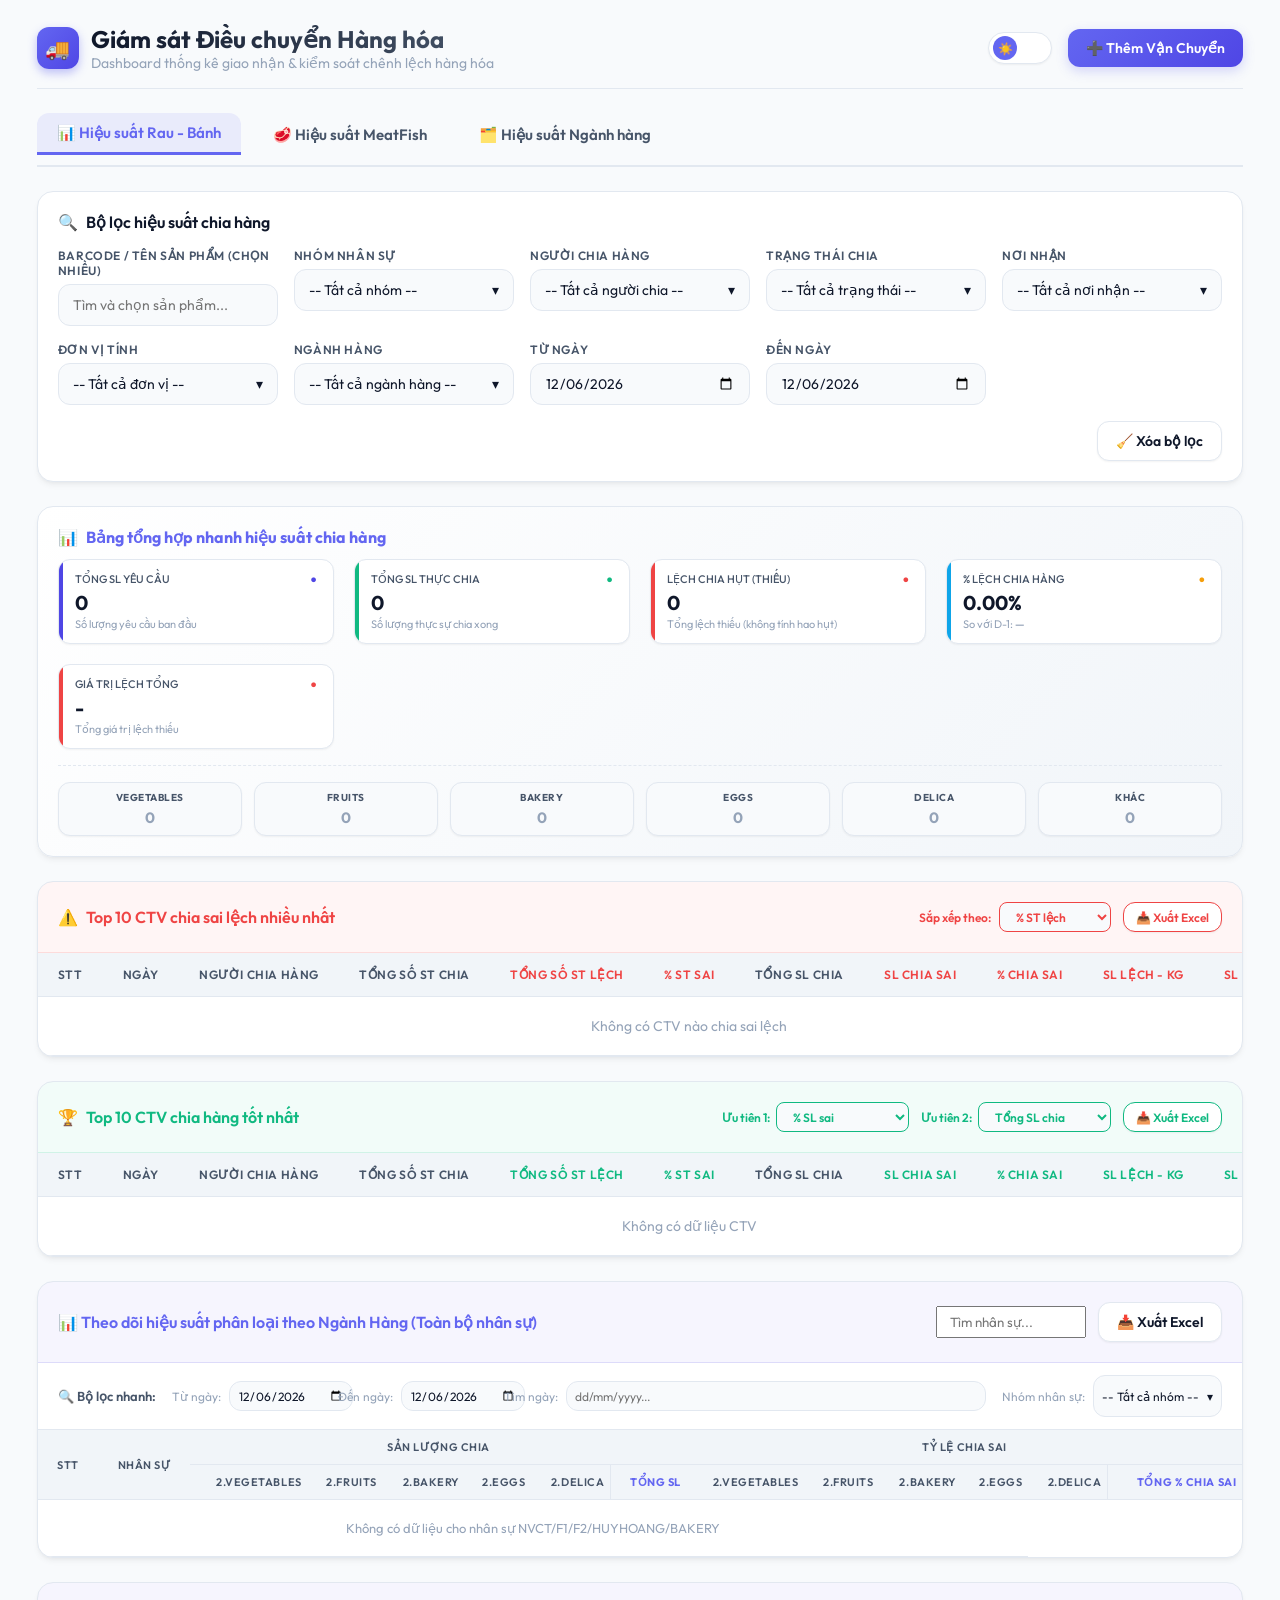
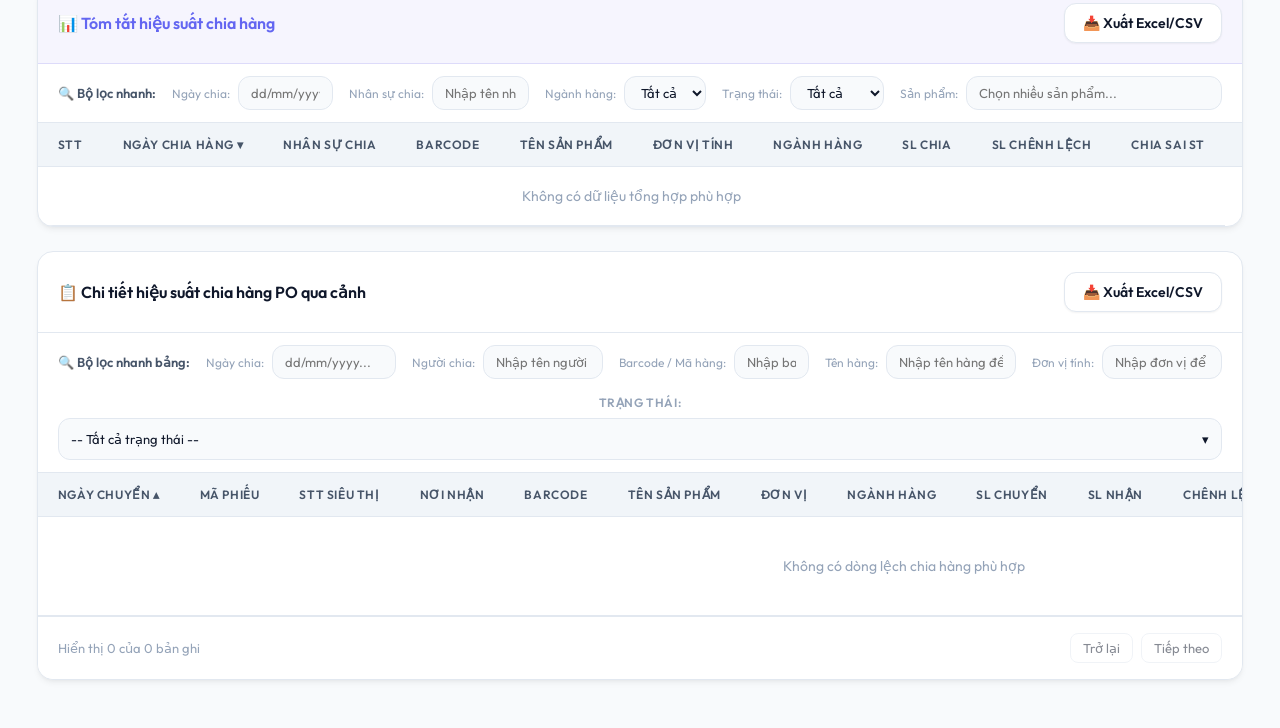
==== index.html @ bbd2fc90 "Refactor category-date table and export to a flat format with columns STT, Ngày, Kho, Ngành hàng, % " ====
<!DOCTYPE html>
<html lang="vi" data-theme="light">
<head>
    <meta charset="UTF-8">
    <meta name="viewport" content="width=device-width, initial-scale=1.0">
    <title>Hệ thống Giám sát Điều chuyển Hàng hóa - Dashboard</title>
    
    <!-- Premium Stylesheet Link -->
    <link rel="stylesheet" href="style.css?v=90">
</head>
<body>

    <div class="dashboard-container">
        <!-- Application Header -->
        <header>
            <div class="brand-section">
                <div class="logo-icon">🚚</div>
                <div class="title-section">
                    <h1>Giám sát Điều chuyển Hàng hóa</h1>
                    <p>Dashboard thống kê giao nhận & kiểm soát chênh lệch hàng hóa</p>
                </div>
            </div>
            <div class="header-controls">
                <!-- Theme Toggle Button -->
                <button class="theme-switch" id="themeToggleBtn" title="Chuyển chế độ Sáng / Tối">
                    <div class="theme-switch-toggle" id="themeToggleIcon">☀️</div>
                </button>
                <!-- Add New Entry Button -->
                <button class="btn btn-primary" id="btnAddRecord">
                    <span>➕ Thêm Vận Chuyển</span>
                </button>
            </div>
        </header>

        <!-- Tab Navigation Bar -->
        <div class="tabs-navigation">
            <button class="tab-btn active" id="tabPerformanceReport">📊 Hiệu suất Rau - Bánh</button>
            <button class="tab-btn" id="tabMeatFishPerformance">🥩 Hiệu suất MeatFish</button>
            <button class="tab-btn" id="tabCategoryPerformance">🗂️ Hiệu suất Ngành hàng</button>
        </div>

        <!-- Tab 2: Performance Report -->
        <div class="tab-content active" id="contentPerformanceReport">
            <!-- Advanced Filter Controls for Performance -->
            <div class="filters-card">
                <div class="filters-header">
                    🔍 <span>Bộ lọc hiệu suất chia hàng</span>
                </div>
                <div class="filters-grid">
                    <!-- Barcode/Tên sản phẩm Filter -->
                    <div class="filter-group dropdown-search-wrapper">
                        <label class="filter-label">Barcode / Tên Sản phẩm (Chọn nhiều)</label>
                        <div class="input-field tags-input-container" id="perfItemTagsContainer">
                            <input type="text" id="perfFilterItemCode" placeholder="Tìm và chọn sản phẩm..." autocomplete="off">
                        </div>
                        <div id="perfItemDropdownList" class="dropdown-search-list"></div>
                    </div>
                    
                    <!-- Nhóm nhân sự Filter (Multi-select) -->
                    <div class="filter-group">
                        <label class="filter-label">Nhóm nhân sự</label>
                        <div class="multiselect-container" id="perfFilterGroupContainer">
                            <div class="multiselect-select">
                                <span class="multiselect-value">-- Tất cả nhóm --</span>
                                <span class="multiselect-arrow">▾</span>
                            </div>
                            <div class="multiselect-dropdown">
                                <div class="multiselect-options-list">
                                    <label class="multiselect-option">
                                        <input type="checkbox" value="F1"> <span>F1</span>
                                    </label>
                                    <label class="multiselect-option">
                                        <input type="checkbox" value="F2"> <span>F2</span>
                                    </label>
                                    <label class="multiselect-option">
                                        <input type="checkbox" value="HUYHOANG"> <span>HUYHOANG</span>
                                    </label>
                                    <label class="multiselect-option">
                                        <input type="checkbox" value="CTV"> <span>CTV</span>
                                    </label>
                                    <label class="multiselect-option">
                                        <input type="checkbox" value="BAKERY"> <span>BAKERY</span>
                                    </label>
                                </div>
                            </div>
                        </div>
                    </div>

                    <!-- Người chia hàng Filter (Multi-select) -->
                    <div class="filter-group">
                        <label class="filter-label">Người chia hàng</label>
                        <div class="multiselect-container" id="perfFilterUserContainer">
                            <div class="multiselect-select">
                                <span class="multiselect-value">-- Tất cả người chia --</span>
                                <span class="multiselect-arrow">▾</span>
                            </div>
                            <div class="multiselect-dropdown">
                                <div class="multiselect-search-wrapper">
                                    <input type="text" class="multiselect-search-input" placeholder="Tìm người chia...">
                                </div>
                                <div class="multiselect-actions">
                                    <span class="multiselect-action-btn select-all">Chọn tất cả</span>
                                    <span class="multiselect-action-btn clear-all">Xóa tất cả</span>
                                </div>
                                <div class="multiselect-options-list" id="perfFilterUserOptions">
                                    <!-- Dynamic -->
                                </div>
                            </div>
                        </div>
                    </div>
                    
                    <!-- Trạng thái Filter (Multi-select) -->
                    <div class="filter-group">
                        <label class="filter-label">Trạng thái chia</label>
                        <div class="multiselect-container" id="perfFilterStatusContainer">
                            <div class="multiselect-select">
                                <span class="multiselect-value">-- Tất cả trạng thái --</span>
                                <span class="multiselect-arrow">▾</span>
                            </div>
                            <div class="multiselect-dropdown">
                                <div class="multiselect-options-list">
                                    <label class="multiselect-option">
                                        <input type="checkbox" value="Đủ"> <span>Đủ (Đầy đủ)</span>
                                    </label>
                                    <label class="multiselect-option">
                                        <input type="checkbox" value="Thiếu"> <span>Thiếu (Hụt hàng)</span>
                                    </label>
                                    <label class="multiselect-option">
                                        <input type="checkbox" value="Dư"> <span>Dư (Dôi thừa)</span>
                                    </label>
                                    <label class="multiselect-option">
                                        <input type="checkbox" value="Đang chuyển"> <span>Đang chuyển (Đang đi)</span>
                                    </label>
                                    <label class="multiselect-option">
                                        <input type="checkbox" value="Hao hụt"> <span>Hao hụt (&lt; 15% kg)</span>
                                    </label>
                                </div>
                            </div>
                        </div>
                    </div>
                    
                    <!-- Nơi nhận Filter (Multi-select) -->
                    <div class="filter-group">
                        <label class="filter-label">Nơi nhận</label>
                        <div class="multiselect-container" id="perfFilterToBranchContainer">
                            <div class="multiselect-select">
                                <span class="multiselect-value">-- Tất cả nơi nhận --</span>
                                <span class="multiselect-arrow">▾</span>
                            </div>
                            <div class="multiselect-dropdown">
                                <div class="multiselect-search-wrapper">
                                    <input type="text" class="multiselect-search-input" placeholder="Tìm nơi nhận...">
                                </div>
                                <div class="multiselect-actions">
                                    <span class="multiselect-action-btn select-all">Chọn tất cả</span>
                                    <span class="multiselect-action-btn clear-all">Xóa tất cả</span>
                                </div>
                                <div class="multiselect-options-list" id="perfFilterToBranchOptions">
                                    <!-- Dynamic -->
                                </div>
                            </div>
                        </div>
                    </div>

                    <!-- Đơn vị tính Filter (Multi-select) -->
                    <div class="filter-group">
                        <label class="filter-label">Đơn vị tính</label>
                        <div class="multiselect-container" id="perfFilterUnitContainer">
                            <div class="multiselect-select">
                                <span class="multiselect-value">-- Tất cả đơn vị --</span>
                                <span class="multiselect-arrow">▾</span>
                            </div>
                            <div class="multiselect-dropdown">
                                <div class="multiselect-search-wrapper">
                                    <input type="text" class="multiselect-search-input" placeholder="Tìm đơn vị...">
                                </div>
                                <div class="multiselect-actions">
                                    <span class="multiselect-action-btn select-all">Chọn tất cả</span>
                                    <span class="multiselect-action-btn clear-all">Xóa tất cả</span>
                                </div>
                                <div class="multiselect-options-list" id="perfFilterUnitOptions">
                                    <!-- Dynamic -->
                                </div>
                            </div>
                        </div>
                    </div>

                    <!-- Ngành hàng Filter (Multi-select) -->
                    <div class="filter-group">
                        <label class="filter-label">Ngành hàng</label>
                        <div class="multiselect-container" id="perfFilterCategoryContainer">
                            <div class="multiselect-select">
                                <span class="multiselect-value">-- Tất cả ngành hàng --</span>
                                <span class="multiselect-arrow">▾</span>
                            </div>
                            <div class="multiselect-dropdown">
                                <div class="multiselect-actions">
                                    <span class="multiselect-action-btn select-all">Chọn tất cả</span>
                                    <span class="multiselect-action-btn clear-all">Xóa tất cả</span>
                                </div>
                                <div class="multiselect-options-list" id="perfFilterCategoryOptions">
                                    <label class="multiselect-option"><input type="checkbox" value="2.EGGS"> <span>2.EGGS</span></label>
                                    <label class="multiselect-option"><input type="checkbox" value="2.DELICA"> <span>2.DELICA</span></label>
                                    <label class="multiselect-option"><input type="checkbox" value="2.VEGETABLES"> <span>2.VEGETABLES</span></label>
                                    <label class="multiselect-option"><input type="checkbox" value="2.BAKERY"> <span>2.BAKERY</span></label>
                                    <label class="multiselect-option"><input type="checkbox" value="2.FRUITS"> <span>2.FRUITS</span></label>
                                </div>
                            </div>
                        </div>
                    </div>

                    <!-- Date Range Filters -->
                    <div class="filter-group">
                        <label class="filter-label">Từ ngày</label>
                        <input type="date" id="perfFilterStartDate" class="input-field">
                    </div>
                    <div class="filter-group">
                        <label class="filter-label">Đến ngày</label>
                        <input type="date" id="perfFilterEndDate" class="input-field">
                    </div>
                </div>
                <div style="margin-top: 16px; display: flex; justify-content: flex-end;">
                    <button class="btn btn-secondary" id="perfClearFiltersBtn">
                        <span>🧹 Xóa bộ lọc</span>
                    </button>
                </div>
            </div>

            <!-- Performance Stats Grid -->
            <div class="filters-card" style="background: linear-gradient(135deg, var(--bg-secondary) 0%, var(--bg-tertiary) 100%); margin-bottom: 24px;">
                <div class="filters-header" style="margin-bottom: 12px; color: var(--color-primary); font-weight: 700;">
                    📊 <span>Bảng tổng hợp nhanh hiệu suất chia hàng</span>
                </div>
                <div class="stats-grid" style="margin-bottom: 0;">
                    <!-- Tổng SL yêu cầu -->
                    <div class="stat-card total" style="padding: 12px 16px; border-radius: var(--radius-md); box-shadow: var(--shadow-sm); min-height: 80px; --color-primary: #4f46e5;">
                        <div class="stat-header" style="font-size: 11px; margin-bottom: 4px;">
                            <span>TỔNG SL YÊU CẦU</span>
                            <span style="color: #4f46e5;">●</span>
                        </div>
                        <div class="stat-value" id="perfTotalReq" style="font-size: 20px; margin-bottom: 2px; font-weight: 700;">0</div>
                        <div class="stat-subtitle" style="font-size: 11px; color: var(--text-muted);">Số lượng yêu cầu ban đầu</div>
                    </div>

                    <!-- Tổng SL thực chia -->
                    <div class="stat-card du-ok" style="padding: 12px 16px; border-radius: var(--radius-md); box-shadow: var(--shadow-sm); min-height: 80px;">
                        <div class="stat-header" style="font-size: 11px; margin-bottom: 4px;">
                            <span>TỔNG SL THỰC CHIA</span>
                            <span style="color: var(--color-success);">●</span>
                        </div>
                        <div class="stat-value" id="perfTotalShared" style="font-size: 20px; margin-bottom: 2px; font-weight: 700;">0</div>
                        <div class="stat-subtitle" style="font-size: 11px; color: var(--text-muted);">Số lượng thực sự chia xong</div>
                    </div>
                    
                    <!-- Lệch chia -->
                    <div class="stat-card thieu" style="padding: 12px 16px; border-radius: var(--radius-md); box-shadow: var(--shadow-sm); min-height: 80px;">
                        <div class="stat-header" style="font-size: 11px; margin-bottom: 4px;">
                            <span>LỆCH CHIA HỤT (THIẾU)</span>
                            <span style="color: var(--color-danger);">●</span>
                        </div>
                        <div class="stat-value" id="perfTotalDiff" style="font-size: 20px; margin-bottom: 2px; font-weight: 700;">0</div>
                        <div class="stat-subtitle" style="font-size: 11px; color: var(--text-muted);">Tổng lệch thiếu (không tính hao hụt)</div>
                    </div>
                    
                    <!-- % Lệch chia -->
                    <div class="stat-card du" style="padding: 12px 16px; border-radius: var(--radius-md); box-shadow: var(--shadow-sm); min-height: 80px;">
                        <div class="stat-header" style="font-size: 11px; margin-bottom: 4px;">
                            <span>% LỆCH CHIA HÀNG</span>
                            <span style="color: var(--color-warning);">●</span>
                        </div>
                        <div class="stat-value" id="perfTotalErrorRate" style="font-size: 20px; margin-bottom: 2px; font-weight: 700;">0.00%</div>
                        <div class="stat-subtitle" id="perfTotalErrorRateD1" style="font-size: 11px; color: var(--text-muted);">So với D-1: —</div>
                    </div>

                    <!-- Giá trị lệch tổng -->
                    <div class="stat-card thieu" style="padding: 12px 16px; border-radius: var(--radius-md); box-shadow: var(--shadow-sm); min-height: 80px;">
                        <div class="stat-header" style="font-size: 11px; margin-bottom: 4px;">
                            <span>GIÁ TRỊ LỆCH TỔNG</span>
                            <span style="color: var(--color-danger);">●</span>
                        </div>
                        <div class="stat-value" id="perfTotalDiffValue" style="font-size: 20px; margin-bottom: 2px; font-weight: 700;">0 đ</div>
                        <div class="stat-subtitle" style="font-size: 11px; color: var(--text-muted);">Tổng giá trị lệch thiếu</div>
                    </div>
                </div>
                <!-- Breakdown of discrepancy by category -->
                <div id="perfCategoryDiffBreakdown" style="margin-top: 16px; border-top: 1px dashed var(--border-color); padding-top: 16px; display: flex; flex-wrap: wrap; gap: 12px; justify-content: space-between; align-items: center;">
                </div>
            </div>

            <!-- Top 10 CTV Chia Lệch Card -->
            <div class="table-card" style="margin-bottom: 24px;">
                <div class="table-header-row" style="background-color: rgba(239, 68, 68, 0.05); border-bottom: 1px solid rgba(239, 68, 68, 0.15); display: flex; justify-content: space-between; align-items: center; flex-wrap: wrap; gap: 12px;">
                    <span class="table-title" style="color: var(--color-danger); display: flex; align-items: center; gap: 8px; margin: 0;">
                        ⚠️ <span id="topCTVTitleText">Top 10 CTV chia sai lệch nhiều nhất</span>
                    </span>
                    <div style="display: flex; align-items: center; gap: 12px; flex-wrap: wrap;">
                        <div style="display: flex; align-items: center; gap: 8px;">
                            <label for="topCTVSortSelect" style="font-size: 12px; font-weight: 600; color: var(--color-danger);">Sắp xếp theo:</label>
                            <select id="topCTVSortSelect" class="input-field" style="width: auto; padding: 4px 28px 4px 12px; font-size: 12px; height: 30px; margin: 0; background-color: var(--bg-primary); border-color: var(--color-danger); color: var(--color-danger); font-weight: 600; cursor: pointer; border-radius: var(--radius-sm);">
                                <option value="stErrorRate">% ST lệch</option>
                                <option value="qtyErrorRate">% SL lệch</option>
                                <option value="totalDiffQty">SL lệch</option>
                                <option value="storesDiscrepant">ST lệch</option>
                            </select>
                        </div>
                        <button class="btn btn-secondary" id="btnExportTopCTVWorst" style="border-color: var(--color-danger); color: var(--color-danger); height: 30px; padding: 4px 12px; font-size: 12px;">
                            <span>📥 Xuất Excel</span>
                        </button>
                    </div>
                </div>
                <div class="table-wrapper">
                    <table id="topCTVWorstTable">
                        <thead>
                            <tr>
                                <th style="text-align: center; width: 60px;">STT</th>
                                <th>Ngày</th>
                                <th>Người chia hàng</th>
                                <th style="text-align: right;">Tổng số ST chia</th>
                                <th style="text-align: right; color: var(--color-danger);">Tổng số ST lệch</th>
                                <th style="text-align: right; color: var(--color-danger);">% ST sai</th>
                                <th style="text-align: right;">Tổng SL chia</th>
                                <th style="text-align: right; color: var(--color-danger);">SL chia sai</th>
                                <th style="text-align: right; color: var(--color-danger);">% Chia sai</th>
                                <th style="text-align: right; color: var(--color-danger);">SL lệch - Kg</th>
                                <th style="text-align: right; color: var(--color-danger);">SL lệch - Pack</th>
                            </tr>
                        </thead>
                        <tbody id="perfTopCTVBody">
                            <!-- Dynamic aggregate content -->
                        </tbody>
                    </table>
                </div>
            </div>

            <!-- Top 10 CTV Chia Tốt Nhất Card -->
            <div class="table-card" style="margin-bottom: 24px;">
                <div class="table-header-row" style="background-color: rgba(16, 185, 129, 0.05); border-bottom: 1px solid rgba(16, 185, 129, 0.15); display: flex; justify-content: space-between; align-items: center; flex-wrap: wrap; gap: 12px;">
                    <span class="table-title" style="color: var(--color-success); display: flex; align-items: center; gap: 8px; margin: 0;">
                        🏆 <span id="topCTVBestTitleText">Top 10 CTV chia hàng tốt nhất</span>
                    </span>
                    <div style="display: flex; align-items: center; gap: 12px; flex-wrap: wrap;">
                        <div style="display: flex; align-items: center; gap: 6px;">
                            <label for="topCTVBestSort1" style="font-size: 12px; font-weight: 600; color: var(--color-success);">Ưu tiên 1:</label>
                            <select id="topCTVBestSort1" class="input-field" style="width: auto; padding: 4px 28px 4px 12px; font-size: 12px; height: 30px; margin: 0; background-color: var(--bg-primary); border-color: var(--color-success); color: var(--color-success); font-weight: 600; cursor: pointer; border-radius: var(--radius-sm);">
                                <option value="qtyErrorRate">% SL sai</option>
                                <option value="stErrorRate">% ST sai</option>
                                <option value="totalSharedQty">Tổng SL chia</option>
                                <option value="storesShared">Tổng ST chia</option>
                                <option value="totalDiffQty">SL sai</option>
                                <option value="storesDiscrepant">ST sai</option>
                            </select>
                        </div>
                        <div style="display: flex; align-items: center; gap: 6px;">
                            <label for="topCTVBestSort2" style="font-size: 12px; font-weight: 600; color: var(--color-success);">Ưu tiên 2:</label>
                            <select id="topCTVBestSort2" class="input-field" style="width: auto; padding: 4px 28px 4px 12px; font-size: 12px; height: 30px; margin: 0; background-color: var(--bg-primary); border-color: var(--color-success); color: var(--color-success); font-weight: 600; cursor: pointer; border-radius: var(--radius-sm);">
                                <option value="totalSharedQty">Tổng SL chia</option>
                                <option value="qtyErrorRate">% SL sai</option>
                                <option value="stErrorRate">% ST sai</option>
                                <option value="storesShared">Tổng ST chia</option>
                                <option value="totalDiffQty">SL sai</option>
                                <option value="storesDiscrepant">ST sai</option>
                            </select>
                        </div>
                        <button class="btn btn-secondary" id="btnExportTopCTVBest" style="border-color: var(--color-success); color: var(--color-success); height: 30px; padding: 4px 12px; font-size: 12px;">
                            <span>📥 Xuất Excel</span>
                        </button>
                    </div>
                </div>
                <div class="table-wrapper">
                    <table id="topCTVBestTable">
                        <thead>
                            <tr>
                                <th style="text-align: center; width: 60px;">STT</th>
                                <th>Ngày</th>
                                <th>Người chia hàng</th>
                                <th style="text-align: right;">Tổng số ST chia</th>
                                <th style="text-align: right; color: var(--color-success);">Tổng số ST lệch</th>
                                <th style="text-align: right; color: var(--color-success);">% ST sai</th>
                                <th style="text-align: right;">Tổng SL chia</th>
                                <th style="text-align: right; color: var(--color-success);">SL chia sai</th>
                                <th style="text-align: right; color: var(--color-success);">% Chia sai</th>
                                <th style="text-align: right; color: var(--color-success);">SL lệch - Kg</th>
                                <th style="text-align: right; color: var(--color-success);">SL lệch - Pack</th>
                            </tr>
                        </thead>
                        <tbody id="perfTopCTVBestBody">
                            <!-- Dynamic aggregate content -->
                        </tbody>
                    </table>
                </div>
            </div>

            <!-- Bảng theo dõi hiệu suất phân loại theo Ngành Hàng -->
            <div class="table-card" style="margin-bottom: 24px;">
                <div class="table-header-row" style="background-color: rgba(79, 70, 229, 0.05); border-bottom: 1px solid rgba(79, 70, 229, 0.15); display: flex; justify-content: space-between; align-items: center; flex-wrap: wrap; gap: 12px;">
                    <span class="table-title" id="perfF1TableTitle" style="color: var(--color-primary); display: flex; align-items: center; gap: 8px; margin: 0;">
                        📊 Theo dõi hiệu suất phân loại theo Ngành Hàng
                    </span>
                    <div style="display: flex; align-items: center; gap: 12px; flex-wrap: wrap;">
                        <div style="display: flex; align-items: center; gap: 8px;">
                            <input type="text" id="perfF1UserSearch" class="table-filter-input" style="width: 150px; margin: 0; padding: 6px 12px;" placeholder="Tìm nhân sự...">
                        </div>
                        <button class="btn btn-secondary" id="perfCatF1BtnExport">
                            <span>📥 Xuất Excel</span>
                        </button>
                    </div>
                </div>
                <div class="table-inline-filters" style="display: flex; gap: 16px; padding: 12px 20px; background-color: var(--bg-secondary); border-bottom: 1px solid var(--border-color); flex-wrap: wrap; align-items: center;">
                    <div style="display: flex; align-items: center; gap: 8px;">
                        <span style="font-size: 13px; font-weight: 600; color: var(--text-secondary); display: flex; align-items: center; gap: 4px;">🔍 Bộ lọc nhanh:</span>
                    </div>
                    <div style="display: flex; align-items: center; gap: 8px; width: 150px;">
                        <label for="perfF1CategoryStartDate" style="font-size: 12px; color: var(--text-muted); white-space: nowrap;">Từ ngày:</label>
                        <input type="date" id="perfF1CategoryStartDate" class="input-field" style="padding: 4px 8px; font-size: 12px; height: 30px; margin: 0; width: 100%;">
                    </div>
                    <div style="display: flex; align-items: center; gap: 8px; width: 150px;">
                        <label for="perfF1CategoryEndDate" style="font-size: 12px; color: var(--text-muted); white-space: nowrap;">Đến ngày:</label>
                        <input type="date" id="perfF1CategoryEndDate" class="input-field" style="padding: 4px 8px; font-size: 12px; height: 30px; margin: 0; width: 100%;">
                    </div>
                    <div style="display: flex; align-items: center; gap: 8px; flex: 1; min-width: 120px;">
                        <label for="perfF1CategoryFilterDate" style="font-size: 12px; color: var(--text-muted); white-space: nowrap;">Tìm ngày:</label>
                        <input type="text" id="perfF1CategoryFilterDate" class="input-field" placeholder="dd/mm/yyyy..." style="padding: 4px 8px; font-size: 12px; height: 30px; margin: 0; width: 100%;">
                    </div>
                    <div style="display: flex; align-items: center; gap: 8px; width: 220px;">
                        <label style="font-size: 12px; color: var(--text-muted); white-space: nowrap;">Nhóm nhân sự:</label>
                        <div class="multiselect-container" id="catFilterF1GroupContainer" style="width: 100%;">
                            <div class="multiselect-select" style="padding: 4px 8px; font-size: 12px; height: 30px;">
                                <span class="multiselect-value">-- Tất cả nhóm --</span>
                                <span class="multiselect-arrow">▾</span>
                            </div>
                            <div class="multiselect-dropdown">
                                <div class="multiselect-options-list" id="catFilterF1GroupOptions">
                                    <!-- Populated dynamically in app.js -->
                                </div>
                            </div>
                        </div>
                    </div>
                </div>
                <div class="table-wrapper">
                    <table id="perfF1CategoryTable">
                        <thead>
                            <tr>
                                <th rowspan="2" style="text-align: center; vertical-align: middle; width: 60px;">STT</th>
                                <th rowspan="2" id="perfF1TableHeaderName" style="vertical-align: middle; white-space: nowrap; padding: 8px 12px; text-align: center;">Nhân sự</th>
                                <th colspan="6" style="text-align: center; border-bottom: 1px solid var(--border-color);">Sản lượng chia</th>
                                <th colspan="6" style="text-align: center; border-bottom: 1px solid var(--border-color);">Tỷ lệ chia sai</th>
                            </tr>
                            <tr>
                                <th style="text-align: right; white-space: nowrap;">2.VEGETABLES</th>
                                <th style="text-align: right; white-space: nowrap;">2.FRUITS</th>
                                <th style="text-align: right; white-space: nowrap;">2.BAKERY</th>
                                <th style="text-align: right; white-space: nowrap;">2.EGGS</th>
                                <th style="text-align: right; white-space: nowrap;">2.DELICA</th>
                                <th style="text-align: right; white-space: nowrap; font-weight: bold; border-left: 1px solid var(--border-color); color: var(--color-primary);">Tổng SL</th>
                                <th style="text-align: right; white-space: nowrap;">2.VEGETABLES</th>
                                <th style="text-align: right; white-space: nowrap;">2.FRUITS</th>
                                <th style="text-align: right; white-space: nowrap;">2.BAKERY</th>
                                <th style="text-align: right; white-space: nowrap;">2.EGGS</th>
                                <th style="text-align: right; white-space: nowrap;">2.DELICA</th>
                                <th style="text-align: right; white-space: nowrap; font-weight: bold; border-left: 1px solid var(--border-color); color: var(--color-primary);">Tổng % chia sai</th>
                            </tr>
                        </thead>
                        <tbody id="perfF1CategoryBody">
                            <!-- Dynamic aggregate content -->
                        </tbody>
                    </table>
                </div>
            </div>

            <!-- Performance Summary Table Card -->
            <div class="table-card" style="margin-bottom: 24px;">
                <div class="table-header-row" style="background-color: rgba(79, 70, 229, 0.05); border-bottom: 1px solid rgba(79, 70, 229, 0.15); display: flex; justify-content: space-between; align-items: center; flex-wrap: wrap; gap: 12px;">
                    <span class="table-title" style="color: var(--color-primary); display: flex; align-items: center; gap: 8px; margin: 0;">
                        📊 Tóm tắt hiệu suất chia hàng
                    </span>
                    <div class="table-actions">
                        <button class="btn btn-secondary" id="btnExportSummary">
                            <span>📥 Xuất Excel/CSV</span>
                        </button>
                    </div>
                </div>
                <div class="table-inline-filters" style="display: flex; gap: 16px; padding: 12px 20px; background-color: var(--bg-secondary); border-bottom: 1px solid var(--border-color); flex-wrap: wrap; align-items: center;">
                    <div style="display: flex; align-items: center; gap: 8px;">
                        <span style="font-size: 13px; font-weight: 600; color: var(--text-secondary); display: flex; align-items: center; gap: 4px;">🔍 Bộ lọc nhanh:</span>
                    </div>
                    <div style="display: flex; align-items: center; gap: 8px; flex: 1; min-width: 150px;">
                        <label for="perfSummaryFilterDate" style="font-size: 12px; color: var(--text-muted); white-space: nowrap;">Ngày chia:</label>
                        <input type="text" id="perfSummaryFilterDate" class="input-field" placeholder="dd/mm/yyyy..." style="padding: 6px 12px; font-size: 13px; height: 34px; margin: 0; width: 100%;">
                    </div>
                    <div style="display: flex; align-items: center; gap: 8px; flex: 1; min-width: 180px;">
                        <label for="perfSummaryFilterUser" style="font-size: 12px; color: var(--text-muted); white-space: nowrap;">Nhân sự chia:</label>
                        <input type="text" id="perfSummaryFilterUser" class="input-field" placeholder="Nhập tên nhân sự..." style="padding: 6px 12px; font-size: 13px; height: 34px; margin: 0; width: 100%;">
                    </div>
                    <div style="display: flex; align-items: center; gap: 8px; flex: 1; min-width: 150px;">
                        <label for="perfSummaryFilterCategory" style="font-size: 12px; color: var(--text-muted); white-space: nowrap;">Ngành hàng:</label>
                        <select id="perfSummaryFilterCategory" class="input-field" style="padding: 6px 12px; font-size: 13px; height: 34px; margin: 0; width: 100%; border: 1px solid var(--border-color); border-radius: var(--radius-md); background: var(--bg-primary); color: var(--text-primary);">
                            <option value="">Tất cả ngành hàng</option>
                            <option value="2.VEGETABLES">2.VEGETABLES</option>
                            <option value="2.FRUITS">2.FRUITS</option>
                            <option value="2.BAKERY">2.BAKERY</option>
                            <option value="2.EGGS">2.EGGS</option>
                            <option value="2.DELICA">2.DELICA</option>
                        </select>
                    </div>
                    <div style="display: flex; align-items: center; gap: 8px; flex: 1; min-width: 130px;">
                        <label for="perfSummaryFilterStatus" style="font-size: 12px; color: var(--text-muted); white-space: nowrap;">Trạng thái:</label>
                        <select id="perfSummaryFilterStatus" class="input-field" style="padding: 6px 12px; font-size: 13px; height: 34px; margin: 0; width: 100%; border: 1px solid var(--border-color); border-radius: var(--radius-md); background: var(--bg-primary); color: var(--text-primary);">
                            <option value="">Tất cả</option>
                            <option value="lệch">Bị lệch</option>
                            <option value="thiếu">Thiếu</option>
                            <option value="dư">Dư</option>
                            <option value="đủ">Không lệch</option>
                        </select>
                    </div>
                    <div style="display: flex; align-items: center; gap: 8px; flex: 2; min-width: 320px;">
                        <label for="perfSummaryFilterProduct" style="font-size: 12px; color: var(--text-muted); white-space: nowrap;">Sản phẩm:</label>
                        <div class="dropdown-search-wrapper" style="flex: 1; position: relative; display: flex; flex-direction: column;">
                            <div class="input-field tags-input-container" id="perfSummaryItemTagsContainer" style="display: flex; flex-wrap: wrap; align-items: center; gap: 4px; padding: 4px 8px; min-height: 34px; border: 1px solid var(--border-color); border-radius: var(--radius-md); background: var(--bg-primary); width: 100%; cursor: text; box-sizing: border-box;">
                                <input type="text" id="perfSummaryFilterProduct" placeholder="Chọn nhiều sản phẩm..." autocomplete="off" style="border: none; outline: none; background: transparent; padding: 2px 4px; font-size: 13px; margin: 0; flex: 1; min-width: 120px; color: var(--text-primary);">
                            </div>
                            <div id="perfSummaryItemDropdownList" class="dropdown-search-list"></div>
                        </div>
                    </div>
                </div>
                <div class="table-wrapper">
                    <table id="perfSummaryTable">
                        <thead>
                            <tr>
                                <th style="text-align: center; width: 60px;">STT</th>
                                <th data-summary-sort="date" class="sort-desc">Ngày chia hàng</th>
                                <th data-summary-sort="user">Nhân sự chia</th>
                                <th data-summary-sort="barcode">Barcode</th>
                                <th data-summary-sort="itemName">Tên sản phẩm</th>
                                <th>Đơn vị tính</th>
                                <th data-summary-sort="nganhHang">Ngành hàng</th>
                                <th style="text-align: right;" data-summary-sort="qtyShipped">SL chia</th>
                                <th style="text-align: right;" data-summary-sort="remainingShortage">SL chênh lệch</th>
                                <th style="text-align: right;" data-summary-sort="chiaSaiST">Chia sai ST</th>
                                <th style="text-align: right;" data-summary-sort="chenhLechConLai">CL còn lại</th>
                                <th style="text-align: right;" data-summary-sort="valLech">Giá trị lệch</th>
                                <th style="text-align: right;" data-summary-sort="pctLech">% Lệch</th>
                            </tr>
                        </thead>
                        <tbody id="perfSummaryBody">
                            <!-- Dynamic aggregate content -->
                        </tbody>
                    </table>
                </div>
            </div>

            <!-- Performance Data Table -->
            <div class="table-card">
                <div class="table-header-row">
                    <span class="table-title">📋 Chi tiết hiệu suất chia hàng PO qua cảnh</span>
                    <div class="table-actions">
                        <button class="btn btn-secondary" id="perfBtnExport">
                            <span>📥 Xuất Excel/CSV</span>
                        </button>
                    </div>
                </div>
                <div class="table-inline-filters" style="display: flex; gap: 16px; padding: 12px 20px; background-color: var(--bg-secondary); border-bottom: 1px solid var(--border-color); flex-wrap: wrap; align-items: center;">
                    <div style="display: flex; align-items: center; gap: 8px;">
                        <span style="font-size: 13px; font-weight: 600; color: var(--text-secondary); display: flex; align-items: center; gap: 4px;">🔍 Bộ lọc nhanh bảng:</span>
                    </div>
                    <div style="display: flex; align-items: center; gap: 8px; flex: 1; min-width: 150px;">
                        <label for="perfTableFilterDate" style="font-size: 12px; color: var(--text-muted); white-space: nowrap;">Ngày chia:</label>
                        <input type="text" id="perfTableFilterDate" class="input-field" placeholder="dd/mm/yyyy..." style="padding: 6px 12px; font-size: 13px; height: 34px; margin: 0; width: 100%;">
                    </div>
                    <div style="display: flex; align-items: center; gap: 8px; flex: 1; min-width: 180px;">
                        <label for="perfTableFilterUser" style="font-size: 12px; color: var(--text-muted); white-space: nowrap;">Người chia:</label>
                        <input type="text" id="perfTableFilterUser" class="input-field" placeholder="Nhập tên người chia để lọc..." style="padding: 6px 12px; font-size: 13px; height: 34px; margin: 0; width: 100%;">
                    </div>
                    <div style="display: flex; align-items: center; gap: 8px; flex: 1; min-width: 180px;">
                        <label for="perfTableFilterBarcode" style="font-size: 12px; color: var(--text-muted); white-space: nowrap;">Barcode / Mã hàng:</label>
                        <input type="text" id="perfTableFilterBarcode" class="input-field" placeholder="Nhập barcode để lọc..." style="padding: 6px 12px; font-size: 13px; height: 34px; margin: 0; width: 100%;">
                    </div>
                    <div style="display: flex; align-items: center; gap: 8px; flex: 1; min-width: 180px;">
                        <label for="perfTableFilterName" style="font-size: 12px; color: var(--text-muted); white-space: nowrap;">Tên hàng:</label>
                        <input type="text" id="perfTableFilterName" class="input-field" placeholder="Nhập tên hàng để lọc..." style="padding: 6px 12px; font-size: 13px; height: 34px; margin: 0; width: 100%;">
                    </div>
                    <div style="display: flex; align-items: center; gap: 8px; flex: 1; min-width: 150px;">
                        <label for="perfTableFilterUnit" style="font-size: 12px; color: var(--text-muted); white-space: nowrap;">Đơn vị tính:</label>
                        <input type="text" id="perfTableFilterUnit" class="input-field" placeholder="Nhập đơn vị để lọc..." style="padding: 6px 12px; font-size: 13px; height: 34px; margin: 0; width: 100%;">
                    </div>
                    <div class="filter-group dropdown-search-wrapper" style="flex: 1; min-width: 150px; display: flex; align-items: center; gap: 8px;">
                        <label class="filter-label" style="font-size: 12px; color: var(--text-muted); white-space: nowrap; margin: 0;">Trạng thái:</label>
                        <div class="multiselect-container" id="perfTableFilterStatusContainer" style="width: 100%;">
                            <div class="multiselect-select" style="height: 34px; padding: 6px 12px; font-size: 13px;">
                                <span class="multiselect-value">-- Tất cả trạng thái --</span>
                                <span class="multiselect-arrow">▾</span>
                            </div>
                            <div class="multiselect-dropdown">
                                <div class="multiselect-options-list">
                                    <label class="multiselect-option">
                                        <input type="checkbox" value="lệch"> <span>Bị lệch</span>
                                    </label>
                                    <label class="multiselect-option">
                                        <input type="checkbox" value="thiếu"> <span>Thiếu</span>
                                    </label>
                                    <label class="multiselect-option">
                                        <input type="checkbox" value="dư"> <span>Dư</span>
                                    </label>
                                    <label class="multiselect-option">
                                        <input type="checkbox" value="đủ"> <span>Không lệch</span>
                                    </label>
                                </div>
                            </div>
                        </div>
                    </div>
                </div>
                
                <div class="table-wrapper">
                    <table>
                        <thead>
                            <tr>
                                <th data-perf-sort="ngayChuyen" class="sort-asc">Ngày chuyển</th>
                                <th data-perf-sort="maPhieu">Mã Phiếu</th>
                                <th data-perf-sort="sttSieuThi">STT siêu thị</th>
                                <th data-perf-sort="noiNhan">Nơi nhận</th>
                                <th data-perf-sort="barcode">Barcode</th>
                                <th data-perf-sort="tenSanPham">Tên sản phẩm</th>
                                <th data-perf-sort="donVi">Đơn vị</th>
                                <th data-perf-sort="nganhHang">Ngành hàng</th>
                                <th data-perf-sort="qtyShipped" style="text-align: right;">SL chuyển</th>
                                <th data-perf-sort="qtyReceived" style="text-align: right;">SL nhận</th>
                                <th data-perf-sort="chenhLech" style="text-align: right;">Chênh lệch</th>
                                <th data-perf-sort="slBoSung" style="text-align: right;">Bổ sung</th>
                                <th data-perf-sort="diff" style="text-align: right;">CL còn lại</th>
                                <th data-perf-sort="nguoiChia">Người chia hàng</th>
                                <th data-perf-sort="trangThai">Trạng thái</th>
                            </tr>
                        </thead>
                        <tbody id="perfTableBody">
                            <!-- Content generated dynamically via JavaScript -->
                        </tbody>
                    </table>
                </div>

                <!-- Table Pagination Bar -->
                <div class="pagination">
                    <div class="pagination-info" id="perfPaginationInfo">
                        Hiển thị 0-0 trên 0 bản ghi
                    </div>
                    <div class="pagination-buttons">
                        <button class="pagination-btn" id="perfPrevPageBtn" disabled>Trở lại</button>
                        <button class="pagination-btn" id="perfNextPageBtn" disabled>Tiếp theo</button>
                    </div>
                </div>
            </div>
        </div>

        <!-- Tab 3: Category Performance Report -->
        <div class="tab-content" id="contentCategoryPerformance">
            <!-- Advanced Filter Controls for Category Performance -->
            <div class="filters-card" style="margin-bottom: 24px;">
                <div class="filters-header">
                    🔍 <span>Bộ lọc hiệu suất ngành hàng</span>
                </div>
                <div class="filters-grid">
                    <!-- Ngành hàng Filter (Multi-select) -->
                    <div class="filter-group">
                        <label class="filter-label">Ngành hàng</label>
                        <div class="multiselect-container" id="catFilterCategoryContainer">
                            <div class="multiselect-select">
                                <span class="multiselect-value">-- Tất cả ngành hàng --</span>
                                <span class="multiselect-arrow">▾</span>
                            </div>
                            <div class="multiselect-dropdown">
                                <div class="multiselect-actions">
                                    <span class="multiselect-action-btn select-all">Chọn tất cả</span>
                                    <span class="multiselect-action-btn clear-all">Xóa tất cả</span>
                                </div>
                                <div class="multiselect-options-list" id="catFilterCategoryOptions">
                                    <label class="multiselect-option"><input type="checkbox" value="2.EGGS"> <span>2.EGGS</span></label>
                                    <label class="multiselect-option"><input type="checkbox" value="2.DELICA"> <span>2.DELICA</span></label>
                                    <label class="multiselect-option"><input type="checkbox" value="2.VEGETABLES"> <span>2.VEGETABLES</span></label>
                                    <label class="multiselect-option"><input type="checkbox" value="2.BAKERY"> <span>2.BAKERY</span></label>
                                    <label class="multiselect-option"><input type="checkbox" value="2.FRUITS"> <span>2.FRUITS</span></label>
                                </div>
                            </div>
                        </div>
                    </div>

                    <!-- Siêu thị Filter (Multi-select) -->
                    <div class="filter-group">
                        <label class="filter-label">Siêu thị nhận</label>
                        <div class="multiselect-container" id="catFilterBranchContainer">
                            <div class="multiselect-select">
                                <span class="multiselect-value">-- Tất cả siêu thị --</span>
                                <span class="multiselect-arrow">▾</span>
                            </div>
                            <div class="multiselect-dropdown">
                                <div class="multiselect-search-wrapper">
                                    <input type="text" class="multiselect-search-input" placeholder="Tìm siêu thị nhận...">
                                </div>
                                <div class="multiselect-actions">
                                    <span class="multiselect-action-btn select-all">Chọn tất cả</span>
                                    <span class="multiselect-action-btn clear-all">Xóa tất cả</span>
                                </div>
                                <div class="multiselect-options-list" id="catFilterBranchOptions">
                                    <!-- Dynamic -->
                                </div>
                            </div>
                        </div>
                    </div>

                    <!-- Date Range Filters -->
                    <div class="filter-group">
                        <label class="filter-label">Từ ngày</label>
                        <input type="date" id="catFilterStartDate" class="input-field">
                    </div>
                    <div class="filter-group">
                        <label class="filter-label">Đến ngày</label>
                        <input type="date" id="catFilterEndDate" class="input-field">
                    </div>
                </div>
                <div style="margin-top: 16px; display: flex; justify-content: flex-end;">
                    <button class="btn btn-secondary" id="catClearFiltersBtn">
                        <span>🧹 Xóa bộ lọc</span>
                    </button>
                </div>
            </div>

            <!-- Category Value Stats Grid -->
            <div class="filters-card" style="background: linear-gradient(135deg, var(--bg-secondary) 0%, var(--bg-tertiary) 100%); margin-bottom: 24px;">
                <div class="filters-header" style="margin-bottom: 12px; color: var(--color-primary); font-weight: 700;">
                    📊 <span>Thống kê giá trị chênh lệch chia hàng</span>
                </div>
                <div class="stats-grid" id="catValueStatsGrid" style="margin-bottom: 0;">
                    <!-- Dynamically generated in app.js -->
                </div>
            </div>

            <div class="table-card" style="margin-bottom: 24px;">
                <div class="table-header-row" style="background-color: rgba(79, 70, 229, 0.05); border-bottom: 1px solid rgba(79, 70, 229, 0.15); display: flex; justify-content: space-between; align-items: center; flex-wrap: wrap; gap: 12px;">
                    <span class="table-title" style="color: var(--color-primary); display: flex; align-items: center; gap: 8px; margin: 0;">
                        💰 Tổng hợp giá trị chênh lệch theo Ngành Hàng
                    </span>
                    <div style="display: flex; align-items: center; gap: 12px; flex-wrap: wrap;">
                        <div style="display: flex; align-items: center; gap: 6px;">
                            <label for="catValStartDate" style="font-size: 12px; font-weight: 600; color: var(--color-primary);">Từ ngày:</label>
                            <input type="date" id="catValStartDate" class="input-field" style="width: 130px; height: 30px; margin: 0; padding: 4px 8px; font-size: 12px; border-color: var(--color-primary); color: var(--text-primary); border-radius: var(--radius-sm); background-color: var(--bg-secondary);">
                        </div>
                        <div style="display: flex; align-items: center; gap: 6px;">
                            <label for="catValEndDate" style="font-size: 12px; font-weight: 600; color: var(--color-primary);">Đến ngày:</label>
                            <input type="date" id="catValEndDate" class="input-field" style="width: 130px; height: 30px; margin: 0; padding: 4px 8px; font-size: 12px; border-color: var(--color-primary); color: var(--text-primary); border-radius: var(--radius-sm); background-color: var(--bg-secondary);">
                        </div>
                    </div>
                    <div class="table-actions">
                        <button class="btn btn-secondary" id="catValuePerfBtnExport">
                            <span>📥 Xuất Excel/CSV</span>
                        </button>
                    </div>
                </div>
                <div class="table-wrapper">
                    <table id="perfCategoryValueTable">
                        <thead>
                            <tr>
                                <th style="text-align: center; width: 60px;">STT</th>
                                <th>Ngành hàng</th>
                                <th style="text-align: right;">Tổng giá trị chuyển</th>
                                <th style="text-align: right;">Giá trị lệch</th>
                                <th style="text-align: right;">% Giá trị lệch</th>
                                <th style="text-align: right;">Giá trị lệch (D-1)</th>
                                <th style="text-align: right;">% so với D-1</th>
                            </tr>
                        </thead>
                        <tbody id="perfCategoryValueBody">
                            <!-- Dynamic content generated by JS -->
                        </tbody>
                    </table>
                </div>
            </div>

            <!-- Bảng theo dõi hiệu suất theo Ngày & Ngành Hàng -->
            <div class="table-card" style="margin-bottom: 24px;">
                <div class="table-header-row" style="background-color: rgba(79, 70, 229, 0.05); border-bottom: 1px solid rgba(79, 70, 229, 0.15); display: flex; justify-content: space-between; align-items: center; flex-wrap: wrap; gap: 12px;">
                    <span class="table-title" id="perfF1DateTableTitle" style="color: var(--color-primary); display: flex; align-items: center; gap: 8px; margin: 0;">
                        📅 Theo dõi hiệu suất phân loại theo Ngày & Ngành Hàng
                    </span>
                    <div class="table-actions" style="display: flex; gap: 8px;">
                        <button class="btn btn-secondary" id="catClearFiltersBtn" style="border-color: var(--border-color); color: var(--text-secondary);">
                            <span>🧹 Xóa bộ lọc</span>
                        </button>
                        <button class="btn btn-secondary" id="perfCatDateBtnExport">
                            <span>📥 Xuất Excel/CSV</span>
                        </button>
                    </div>
                </div>
                <div class="table-inline-filters" style="display: flex; gap: 16px; padding: 12px 20px; background-color: var(--bg-secondary); border-bottom: 1px solid var(--border-color); flex-wrap: wrap; align-items: center;">
                    <div style="display: flex; align-items: center; gap: 8px;">
                        <span style="font-size: 13px; font-weight: 600; color: var(--text-secondary); display: flex; align-items: center; gap: 4px;">🔍 Bộ lọc nhanh:</span>
                    </div>
                    <div style="display: flex; align-items: center; gap: 8px; flex: 1; min-width: 120px;">
                        <label for="catDateTableFilterDate" style="font-size: 12px; color: var(--text-muted); white-space: nowrap;">Tìm ngày:</label>
                        <input type="text" id="catDateTableFilterDate" class="input-field" placeholder="dd/mm/yyyy..." style="padding: 4px 8px; font-size: 12px; height: 30px; margin: 0; width: 100%;">
                    </div>
                </div>
                <div class="table-wrapper">
                    <table id="perfF1CategoryDateTable">
                        <thead>
                            <tr>
                                <th style="text-align: center; width: 60px;">STT</th>
                                <th>Ngày</th>
                                <th>Kho</th>
                                <th>Ngành hàng</th>
                                <th style="text-align: right; font-weight: bold; color: var(--color-primary);">% sai</th>
                            </tr>
                        </thead>
                        <tbody id="perfF1CategoryDateBody">
                            <!-- Dynamic aggregate content -->
                        </tbody>
                    </table>
                </div>
            </div>




        </div>







    <!-- Modal for Adding New Record -->
    <div class="modal-overlay" id="addRecordModal">
        <div class="modal-content">
            <div class="modal-header">
                <h3 class="modal-title">Thêm thông tin điều chuyển hàng</h3>
                <button class="modal-close" id="modalCloseBtn">&times;</button>
            </div>
            <form id="addRecordForm">
                <div class="modal-body">
                    <!-- Date Input -->
                    <div class="filter-group">
                        <label class="filter-label">Ngày chuyển hàng</label>
                        <input type="date" id="newRecordDate" class="input-field" required>
                    </div>
                    
                    <!-- Branch Inputs -->
                    <div class="filter-group">
                        <label class="filter-label">Nơi chuyển</label>
                        <input type="text" id="newRecordFromBranch" class="input-field" placeholder="Ví dụ: KHO RAU CỦ" required list="fromBranchSuggestions">
                        <datalist id="fromBranchSuggestions">
                            <option value="Tổng kho miền Nam">
                            <option value="Chi nhánh Quận 1">
                            <option value="Chi nhánh Quận 3">
                            <option value="Chi nhánh Bình Thạnh">
                            <option value="Chi nhánh Gò Vấp">
                            <option value="Chi nhánh Thủ Đức">
                        </datalist>
                    </div>
                    <div class="filter-group">
                        <label class="filter-label">Nơi nhận</label>
                        <input type="text" id="newRecordToBranch" class="input-field" placeholder="Ví dụ: Chi nhánh Quận 1" required list="toBranchSuggestions">
                        <datalist id="toBranchSuggestions">
                            <option value="Tổng kho miền Nam">
                            <option value="Chi nhánh Quận 1">
                            <option value="Chi nhánh Quận 3">
                            <option value="Chi nhánh Bình Thạnh">
                            <option value="Chi nhánh Gò Vấp">
                            <option value="Chi nhánh Thủ Đức">
                        </datalist>
                    </div>

                    <div class="filter-group dropdown-search-wrapper">
                        <label class="filter-label">Barcode</label>
                        <input type="text" id="newRecordItemCode" class="input-field" placeholder="Nhập barcode (ví dụ: 11712)..." required autocomplete="off">
                        <div id="modalItemDropdownList" class="dropdown-search-list"></div>
                    </div>
                    
                    <!-- Item details (Autofilled or manually input) -->
                    <div class="filter-group">
                        <label class="filter-label">Tên Sản phẩm</label>
                        <input type="text" id="newRecordItemName" class="input-field" placeholder="Nhập tên sản phẩm..." required>
                    </div>
                    <div class="filter-group">
                        <label class="filter-label">Đơn vị tính</label>
                        <input type="text" id="newRecordUnit" class="input-field" placeholder="Hộp, Kg, Cái..." required>
                    </div>

                    <!-- Quantities Inputs -->
                    <div class="filter-group">
                        <label class="filter-label">Số lượng chuyển</label>
                        <input type="number" id="newRecordQtyShipped" class="input-field" min="1" placeholder="Nhập số lượng chuyển..." required>
                    </div>
                    <div class="filter-group">
                        <label class="filter-label">Số lượng nhận</label>
                        <input type="number" id="newRecordQtyReceived" class="input-field" min="0" placeholder="Nhập số lượng nhận..." required>
                    </div>
                </div>
                <div class="modal-footer">
                    <button type="button" class="btn btn-secondary" id="modalCancelBtn">Hủy</button>
                    <button type="submit" class="btn btn-primary">Lưu bản ghi</button>
                </div>
            </form>
        </div>
    </div>

    <!-- Data Script -->
    <script src="data.js?v=110"></script>
    <!-- Core App Execution Script -->
    <script src="app.js?v=110"></script>
</body>
</html>
---- style.css ----
/* Import Modern Fonts */
@import url('https://fonts.googleapis.com/css2?family=Outfit:wght@300;400;500;600;700&display=swap');

/* CSS Variables for Premium Themes */
:root {
    --bg-primary: #f8fafc;
    --bg-secondary: #ffffff;
    --bg-tertiary: #f1f5f9;
    --text-primary: #0f172a;
    --text-secondary: #475569;
    --text-muted: #94a3b8;
    --border-color: #e2e8f0;
    
    /* Brand & Accent Colors */
    --color-primary: #6366f1;
    --color-primary-hover: #4f46e5;
    --color-primary-light: rgba(99, 102, 241, 0.1);
    
    /* Status Colors */
    --color-success: #10b981;
    --color-success-bg: rgba(16, 185, 129, 0.12);
    --color-danger: #ef4444;
    --color-danger-bg: rgba(239, 68, 68, 0.12);
    --color-info: #0ea5e9;
    --color-info-bg: rgba(14, 165, 233, 0.12);
    --color-warning: #f59e0b;
    --color-warning-bg: rgba(245, 158, 11, 0.12);
    
    /* Shadows & Border Radii */
    --shadow-sm: 0 1px 2px 0 rgba(0, 0, 0, 0.05);
    --shadow-md: 0 4px 6px -1px rgba(0, 0, 0, 0.05), 0 2px 4px -2px rgba(0, 0, 0, 0.05);
    --shadow-lg: 0 10px 15px -3px rgba(0, 0, 0, 0.04), 0 4px 6px -4px rgba(0, 0, 0, 0.04);
    --shadow-premium: 0 20px 25px -5px rgba(0, 0, 0, 0.05), 0 8px 10px -6px rgba(0, 0, 0, 0.05);
    --radius-sm: 8px;
    --radius-md: 12px;
    --radius-lg: 16px;
    --radius-full: 9999px;
    
    --transition-fast: 0.15s ease;
    --transition-normal: 0.3s cubic-bezier(0.4, 0, 0.2, 1);
}

[data-theme="dark"] {
    --bg-primary: #0b0f19;
    --bg-secondary: #131c2e;
    --bg-tertiary: #1e293b;
    --text-primary: #f8fafc;
    --text-secondary: #94a3b8;
    --text-muted: #64748b;
    --border-color: #223049;
    
    --color-primary: #818cf8;
    --color-primary-hover: #6366f1;
    --color-primary-light: rgba(129, 140, 248, 0.15);
    
    --color-success: #34d399;
    --color-success-bg: rgba(52, 211, 153, 0.15);
    --color-danger: #f87171;
    --color-danger-bg: rgba(248, 113, 113, 0.15);
    --color-info: #38bdf8;
    --color-info-bg: rgba(56, 189, 248, 0.15);
    --color-warning: #fbbf24;
    --color-warning-bg: rgba(251, 191, 36, 0.15);
    
    --shadow-sm: 0 1px 2px 0 rgba(0, 0, 0, 0.5);
    --shadow-md: 0 4px 6px -1px rgba(0, 0, 0, 0.3), 0 2px 4px -2px rgba(0, 0, 0, 0.3);
    --shadow-lg: 0 10px 15px -3px rgba(0, 0, 0, 0.4), 0 4px 6px -4px rgba(0, 0, 0, 0.4);
    --shadow-premium: 0 20px 25px -5px rgba(0, 0, 0, 0.45), 0 8px 10px -6px rgba(0, 0, 0, 0.45);
}

/* Global Reset */
* {
    margin: 0;
    padding: 0;
    box-sizing: border-box;
    font-family: 'Outfit', sans-serif;
    -webkit-font-smoothing: antialiased;
}

body {
    background-color: var(--bg-primary);
    color: var(--text-primary);
    min-height: 100vh;
    display: flex;
    flex-direction: column;
    transition: background-color var(--transition-normal), color var(--transition-normal);
    overflow-x: hidden;
}

/* Container */
.dashboard-container {
    max-width: 98%;
    margin: 0 auto;
    padding: 24px;
    width: 100%;
    flex: 1;
}

/* Header Section */
header {
    display: flex;
    justify-content: space-between;
    align-items: center;
    margin-bottom: 24px;
    padding-bottom: 16px;
    border-bottom: 1px solid var(--border-color);
}

.brand-section {
    display: flex;
    align-items: center;
    gap: 12px;
}

.logo-icon {
    width: 42px;
    height: 42px;
    background: linear-gradient(135deg, var(--color-primary), #4f46e5);
    border-radius: var(--radius-md);
    display: flex;
    align-items: center;
    justify-content: center;
    color: white;
    font-weight: 700;
    font-size: 20px;
    box-shadow: 0 4px 10px rgba(99, 102, 241, 0.4);
}

.title-section h1 {
    font-size: 24px;
    font-weight: 700;
    background: linear-gradient(to right, var(--text-primary), var(--text-secondary));
    -webkit-background-clip: text;
    -webkit-text-fill-color: transparent;
}

.title-section p {
    font-size: 14px;
    color: var(--text-muted);
}

.header-controls {
    display: flex;
    align-items: center;
    gap: 16px;
}

/* Theme Toggle Switch */
.theme-switch {
    background-color: var(--bg-secondary);
    border: 1px solid var(--border-color);
    width: 64px;
    height: 32px;
    border-radius: var(--radius-full);
    display: flex;
    align-items: center;
    padding: 4px;
    cursor: pointer;
    position: relative;
    box-shadow: var(--shadow-sm);
    transition: background-color var(--transition-normal);
}

.theme-switch-toggle {
    width: 24px;
    height: 24px;
    border-radius: 50%;
    background-color: var(--color-primary);
    transition: transform var(--transition-normal);
    display: flex;
    align-items: center;
    justify-content: center;
    color: white;
    font-size: 12px;
}

[data-theme="dark"] .theme-switch-toggle {
    transform: translateX(32px);
}

/* Premium Action Buttons */
.btn {
    display: inline-flex;
    align-items: center;
    justify-content: center;
    gap: 8px;
    padding: 10px 18px;
    border-radius: var(--radius-md);
    font-size: 14px;
    font-weight: 600;
    cursor: pointer;
    transition: all var(--transition-fast);
    border: none;
    outline: none;
}

.btn-primary {
    background: linear-gradient(135deg, var(--color-primary) 0%, var(--color-primary-hover) 100%);
    color: white;
    box-shadow: 0 4px 12px rgba(99, 102, 241, 0.25);
}

.btn-primary:hover {
    transform: translateY(-2px);
    box-shadow: 0 6px 16px rgba(99, 102, 241, 0.35);
}

.btn-secondary {
    background-color: var(--bg-secondary);
    color: var(--text-primary);
    border: 1px solid var(--border-color);
    box-shadow: var(--shadow-sm);
}

.btn-secondary:hover {
    background-color: var(--bg-tertiary);
    transform: translateY(-1px);
}

/* Stats Cards Section */
.stats-grid {
    display: grid;
    grid-template-columns: repeat(auto-fit, minmax(220px, 1fr));
    gap: 20px;
    margin-bottom: 24px;
}

.stat-card {
    background-color: var(--bg-secondary);
    border: 1px solid var(--border-color);
    border-radius: var(--radius-lg);
    padding: 20px;
    display: flex;
    flex-direction: column;
    box-shadow: var(--shadow-md);
    transition: transform var(--transition-normal), box-shadow var(--transition-normal);
    position: relative;
    overflow: hidden;
}

.stat-card::before {
    content: '';
    position: absolute;
    top: 0;
    left: 0;
    width: 4px;
    height: 100%;
    background-color: var(--border-color);
}

.stat-card.total::before { background-color: var(--color-primary); }
.stat-card.du::before { background-color: var(--color-info); }
.stat-card.thieu::before { background-color: var(--color-danger); }
.stat-card.du-ok::before { background-color: var(--color-success); }

.stat-card:hover {
    transform: translateY(-4px);
    box-shadow: var(--shadow-premium);
}

.stat-header {
    display: flex;
    justify-content: space-between;
    align-items: center;
    color: var(--text-secondary);
    font-size: 14px;
    font-weight: 500;
    margin-bottom: 12px;
}

.stat-icon {
    width: 32px;
    height: 32px;
    border-radius: var(--radius-sm);
    display: flex;
    align-items: center;
    justify-content: center;
    font-size: 16px;
}

.total .stat-icon { background-color: var(--color-primary-light); color: var(--color-primary); }
.du .stat-icon { background-color: var(--color-info-bg); color: var(--color-info); }
.thieu .stat-icon { background-color: var(--color-danger-bg); color: var(--color-danger); }
.du-ok .stat-icon { background-color: var(--color-success-bg); color: var(--color-success); }

.stat-value {
    font-size: 28px;
    font-weight: 700;
    color: var(--text-primary);
    margin-bottom: 4px;
}

.stat-subtitle {
    font-size: 12px;
    color: var(--text-muted);
}

/* Visualization Panel */
.visuals-grid {
    display: grid;
    grid-template-columns: 2fr 1fr;
    gap: 24px;
    margin-bottom: 24px;
}

@media (max-width: 1024px) {
    .visuals-grid {
        grid-template-columns: 1fr;
    }
}

.chart-card {
    background-color: var(--bg-secondary);
    border: 1px solid var(--border-color);
    border-radius: var(--radius-lg);
    padding: 20px;
    box-shadow: var(--shadow-md);
}

.chart-header {
    display: flex;
    justify-content: space-between;
    align-items: center;
    margin-bottom: 16px;
}

.chart-title {
    font-size: 16px;
    font-weight: 600;
    color: var(--text-primary);
}

.chart-container {
    position: relative;
    height: 280px;
    width: 100%;
}

/* Filters Panel */
.filters-card {
    background-color: var(--bg-secondary);
    border: 1px solid var(--border-color);
    border-radius: var(--radius-lg);
    padding: 20px;
    margin-bottom: 24px;
    box-shadow: var(--shadow-md);
}

.filters-header {
    display: flex;
    align-items: center;
    gap: 8px;
    margin-bottom: 16px;
    font-weight: 600;
    color: var(--text-primary);
}

.filters-grid {
    display: grid;
    grid-template-columns: repeat(auto-fit, minmax(200px, 1fr));
    gap: 16px;
}

.filter-group {
    display: flex;
    flex-direction: column;
    gap: 6px;
}

.filter-label {
    font-size: 12px;
    font-weight: 600;
    color: var(--text-secondary);
    text-transform: uppercase;
    letter-spacing: 0.05em;
}

.input-field {
    background-color: var(--bg-primary);
    border: 1px solid var(--border-color);
    color: var(--text-primary);
    padding: 10px 14px;
    border-radius: var(--radius-md);
    font-size: 14px;
    outline: none;
    transition: all var(--transition-fast);
}

.input-field:focus {
    border-color: var(--color-primary);
    box-shadow: 0 0 0 3px var(--color-primary-light);
}

/* Custom Dropdown Search Container */
.dropdown-search-wrapper {
    position: relative;
}

.dropdown-search-list {
    position: absolute;
    top: 100%;
    left: 0;
    right: 0;
    background-color: var(--bg-secondary);
    border: 1px solid var(--border-color);
    border-radius: var(--radius-md);
    margin-top: 4px;
    max-height: 200px;
    overflow-y: auto;
    z-index: 10;
    box-shadow: var(--shadow-lg);
    display: none;
}

.dropdown-search-item {
    padding: 8px 12px;
    cursor: pointer;
    font-size: 13px;
    transition: background-color var(--transition-fast);
}

.dropdown-search-item:hover {
    background-color: var(--bg-tertiary);
}

/* Data Table Panel */
.table-card {
    background-color: var(--bg-secondary);
    border: 1px solid var(--border-color);
    border-radius: var(--radius-lg);
    box-shadow: var(--shadow-md);
    overflow: hidden;
    margin-bottom: 24px;
}

.table-header-row {
    padding: 20px;
    display: flex;
    justify-content: space-between;
    align-items: center;
    border-bottom: 1px solid var(--border-color);
}

.table-title {
    font-size: 16px;
    font-weight: 600;
    color: var(--text-primary);
}

.table-actions {
    display: flex;
    gap: 12px;
}

.table-wrapper {
    overflow-x: auto;
    width: 100%;
}

table {
    width: 100%;
    border-collapse: collapse;
    text-align: left;
    font-size: 14px;
}

th {
    background-color: var(--bg-tertiary);
    color: var(--text-secondary);
    font-weight: 600;
    padding: 14px 20px;
    border-bottom: 1px solid var(--border-color);
    text-transform: uppercase;
    font-size: 12px;
    letter-spacing: 0.05em;
    cursor: pointer;
    user-select: none;
    white-space: nowrap;
}

th:hover {
    color: var(--text-primary);
}

th.sort-asc::after { content: ' ▴'; }
th.sort-desc::after { content: ' ▾'; }

td {
    padding: 14px 20px;
    border-bottom: 1px solid var(--border-color);
    color: var(--text-secondary);
    white-space: nowrap;
}

tr:hover td {
    background-color: var(--bg-tertiary);
    color: var(--text-primary);
}

/* Status Badges */
.badge {
    display: inline-flex;
    align-items: center;
    padding: 4px 8px;
    border-radius: var(--radius-full);
    font-size: 12px;
    font-weight: 600;
    text-align: center;
}

.badge-thieu {
    background-color: var(--color-danger-bg);
    color: var(--color-danger);
}

.badge-du-ok {
    background-color: var(--color-success-bg);
    color: var(--color-success);
}

.badge-du {
    background-color: var(--color-info-bg);
    color: var(--color-info);
}

.badge-dang-chuyen {
    background-color: rgba(245, 158, 11, 0.12); /* Amber BG */
    color: #d97706; /* Amber text */
}

.badge-haohut {
    background-color: var(--color-warning-bg);
    color: var(--color-warning);
}

/* Pagination Control */
.pagination {
    display: flex;
    justify-content: space-between;
    align-items: center;
    padding: 16px 20px;
    border-top: 1px solid var(--border-color);
    background-color: var(--bg-secondary);
}

.pagination-info {
    font-size: 13px;
    color: var(--text-muted);
}

.pagination-buttons {
    display: flex;
    gap: 8px;
}

.pagination-btn {
    padding: 6px 12px;
    border: 1px solid var(--border-color);
    background-color: var(--bg-secondary);
    color: var(--text-primary);
    border-radius: var(--radius-sm);
    cursor: pointer;
    font-size: 13px;
    transition: all var(--transition-fast);
}

.pagination-btn:hover:not(:disabled) {
    background-color: var(--bg-tertiary);
    border-color: var(--text-muted);
}

.pagination-btn:disabled {
    opacity: 0.5;
    cursor: not-allowed;
}

/* Modal Overlay Styling */
.modal-overlay {
    position: fixed;
    top: 0;
    left: 0;
    right: 0;
    bottom: 0;
    background-color: rgba(15, 23, 42, 0.6);
    backdrop-filter: blur(4px);
    display: flex;
    align-items: center;
    justify-content: center;
    z-index: 1000;
    opacity: 0;
    pointer-events: none;
    transition: opacity var(--transition-normal);
}

.modal-overlay.active {
    opacity: 1;
    pointer-events: auto;
}

.modal-content {
    background-color: var(--bg-secondary);
    border: 1px solid var(--border-color);
    border-radius: var(--radius-lg);
    width: 100%;
    max-width: 500px;
    box-shadow: var(--shadow-premium);
    transform: scale(0.9);
    transition: transform var(--transition-normal);
    overflow: hidden;
}

.modal-overlay.active .modal-content {
    transform: scale(1);
}

.modal-header {
    padding: 20px;
    border-bottom: 1px solid var(--border-color);
    display: flex;
    justify-content: space-between;
    align-items: center;
}

.modal-title {
    font-size: 18px;
    font-weight: 700;
}

.modal-close {
    font-size: 24px;
    cursor: pointer;
    color: var(--text-muted);
    background: none;
    border: none;
}

.modal-close:hover {
    color: var(--text-primary);
}

.modal-body {
    padding: 20px;
    display: flex;
    flex-direction: column;
    gap: 16px;
    max-height: 70vh;
    overflow-y: auto;
}

.modal-footer {
    padding: 16px 20px;
    border-top: 1px solid var(--border-color);
    display: flex;
    justify-content: flex-end;
    gap: 12px;
}

/* Custom Scrollbar for Premium Feel */
::-webkit-scrollbar {
    width: 8px;
    height: 8px;
}

::-webkit-scrollbar-track {
    background: var(--bg-primary);
}

::-webkit-scrollbar-thumb {
    background: var(--border-color);
    border-radius: var(--radius-full);
}

::-webkit-scrollbar-thumb:hover {
    background: var(--text-muted);
}

/* Settings / Formula Toggle Panel */
.settings-panel {
    background-color: var(--bg-tertiary);
    border-radius: var(--radius-md);
    padding: 12px 16px;
    margin-bottom: 16px;
    display: flex;
    justify-content: space-between;
    align-items: center;
    border: 1px solid var(--border-color);
    font-size: 13px;
}

.settings-label {
    font-weight: 500;
}

.toggle-switch-input {
    display: none;
}

.toggle-switch-label {
    width: 50px;
    height: 26px;
    background-color: var(--border-color);
    display: inline-block;
    border-radius: var(--radius-full);
    position: relative;
    cursor: pointer;
    transition: background-color var(--transition-fast);
}

.toggle-switch-label::after {
    content: '';
    width: 20px;
    height: 20px;
    background-color: white;
    border-radius: 50%;
    position: absolute;
    top: 3px;
    left: 3px;
    transition: transform var(--transition-fast);
    box-shadow: var(--shadow-sm);
}

.toggle-switch-input:checked + .toggle-switch-label {
    background-color: var(--color-primary);
}

.toggle-switch-input:checked + .toggle-switch-label::after {
    transform: translateX(24px);
}

/* Multi-select Dropdown & Tags Input Styles */
.tags-input-container {
    display: flex;
    flex-wrap: wrap;
    gap: 6px;
    align-items: center;
    cursor: text;
    min-height: 42px;
}

.tags-input-container input {
    flex: 1;
    border: none;
    outline: none;
    background: transparent;
    color: var(--text-primary);
    min-width: 80px;
    padding: 0;
    font-size: 14px;
}

.tag {
    display: inline-flex;
    align-items: center;
    background-color: var(--color-primary-light);
    color: var(--color-primary);
    padding: 2px 8px;
    border-radius: var(--radius-sm);
    font-size: 12px;
    font-weight: 600;
    gap: 6px;
}

.tag-close {
    cursor: pointer;
    font-size: 14px;
    font-weight: 700;
    opacity: 0.7;
    transition: opacity var(--transition-fast);
}

.tag-close:hover {
    opacity: 1;
}

.multiselect-container {
    position: relative;
    width: 100%;
}

.multiselect-select {
    display: flex;
    justify-content: space-between;
    align-items: center;
    background-color: var(--bg-primary);
    border: 1px solid var(--border-color);
    color: var(--text-primary);
    padding: 10px 14px;
    border-radius: var(--radius-md);
    font-size: 14px;
    cursor: pointer;
    user-select: none;
    transition: border-color var(--transition-fast);
    min-height: 42px;
}

.multiselect-select:hover {
    border-color: var(--text-muted);
}

.multiselect-container.active .multiselect-select {
    border-color: var(--color-primary);
    box-shadow: 0 0 0 3px var(--color-primary-light);
}

.multiselect-dropdown {
    position: absolute;
    top: 100%;
    left: 0;
    right: 0;
    background-color: var(--bg-secondary);
    border: 1px solid var(--border-color);
    border-radius: var(--radius-md);
    margin-top: 4px;
    box-shadow: var(--shadow-lg);
    z-index: 200;
    display: none;
    flex-direction: column;
}

.multiselect-container.active .multiselect-dropdown {
    display: flex;
}

.multiselect-search-wrapper {
    padding: 8px 12px;
}

.multiselect-search-input {
    width: 100%;
    padding: 6px 10px;
    font-size: 13px;
    border: 1px solid var(--border-color);
    border-radius: var(--radius-sm);
    background-color: var(--bg-primary);
    color: var(--text-primary);
    outline: none;
}

.multiselect-search-input:focus {
    border-color: var(--color-primary);
}

.multiselect-actions {
    display: flex;
    justify-content: space-between;
    padding: 4px 12px 8px 12px;
    border-bottom: 1px solid var(--border-color);
    font-size: 11px;
    font-weight: 600;
    color: var(--color-primary);
}

.multiselect-action-btn {
    cursor: pointer;
}

.multiselect-action-btn:hover {
    text-decoration: underline;
}

.multiselect-options-list {
    max-height: 180px;
    overflow-y: auto;
    padding: 6px 0;
}

.multiselect-option {
    display: flex;
    align-items: center;
    gap: 8px;
    padding: 8px 12px;
    cursor: pointer;
    transition: background-color var(--transition-fast), color var(--transition-fast);
    font-size: 13px;
    user-select: none;
    color: var(--text-secondary);
    margin: 0;
}

.multiselect-option:hover {
    background-color: var(--bg-tertiary);
    color: var(--text-primary);
}

.multiselect-option input[type="checkbox"] {
    width: 14px;
    height: 14px;
    cursor: pointer;
    accent-color: var(--color-primary);
    margin: 0;
}

/* Tabs Navigation & Buttons styling */
.tabs-navigation {
    display: flex;
    gap: 12px;
    margin-bottom: 24px;
    border-bottom: 2px solid var(--border-color);
    padding-bottom: 10px;
}

.tab-btn {
    background: none;
    border: none;
    color: var(--text-secondary);
    font-size: 15px;
    font-weight: 600;
    padding: 10px 20px;
    cursor: pointer;
    border-radius: var(--radius-md);
    transition: all var(--transition-fast);
    display: flex;
    align-items: center;
    gap: 8px;
}

.tab-btn:hover {
    background-color: var(--bg-tertiary);
    color: var(--text-primary);
}

.tab-btn.active {
    background-color: var(--color-primary-light);
    color: var(--color-primary);
    border-bottom: 3px solid var(--color-primary);
    border-bottom-left-radius: 0;
    border-bottom-right-radius: 0;
}

/* Tab Content toggling */
.tab-content {
    display: none;
}

.tab-content.active {
    display: block;
}

/* Custom styles for F1 Category Table to fit all columns without overflow */
#perfF1CategoryTable th,
#perfF1CategoryTable td {
    padding: 10px 6px;
    font-size: 13px;
}
#perfF1CategoryTable th {
    font-size: 11px;
}
#perfF1CategoryTable td strong {
    font-weight: 600;
}
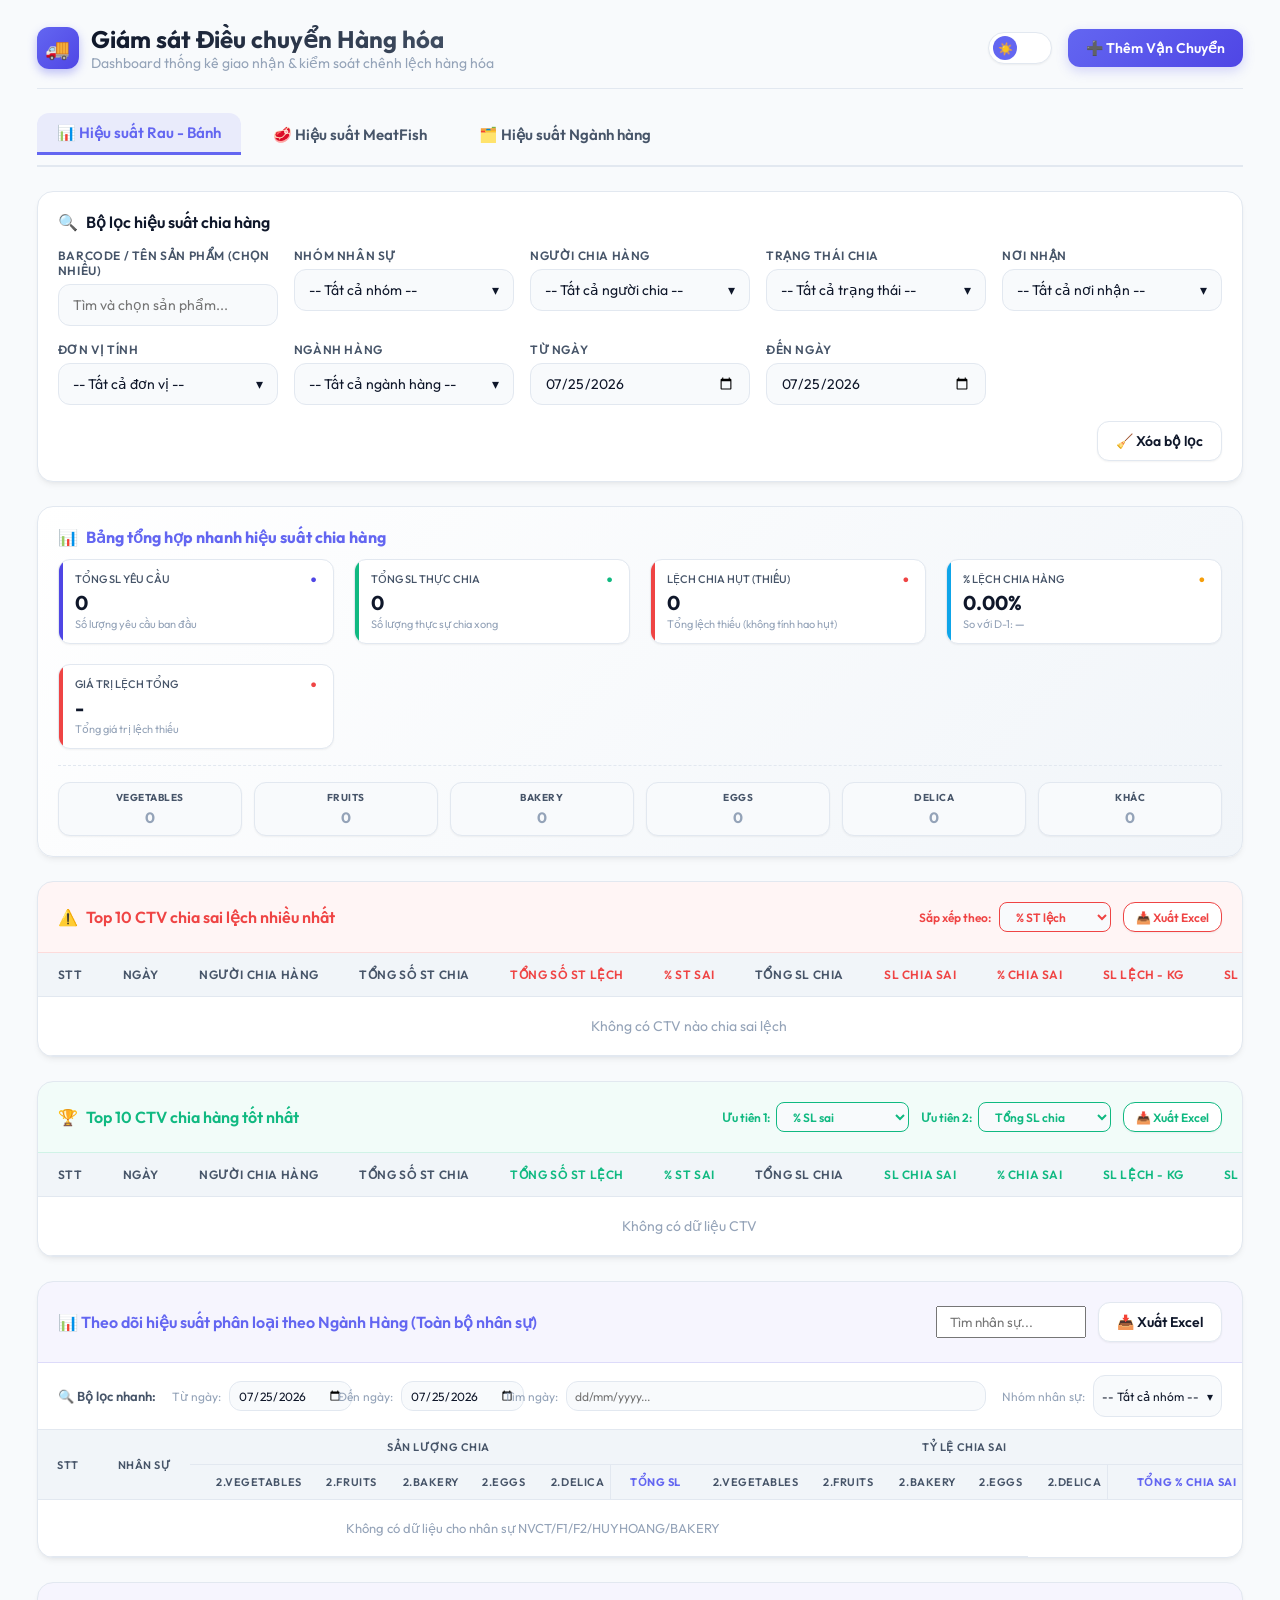
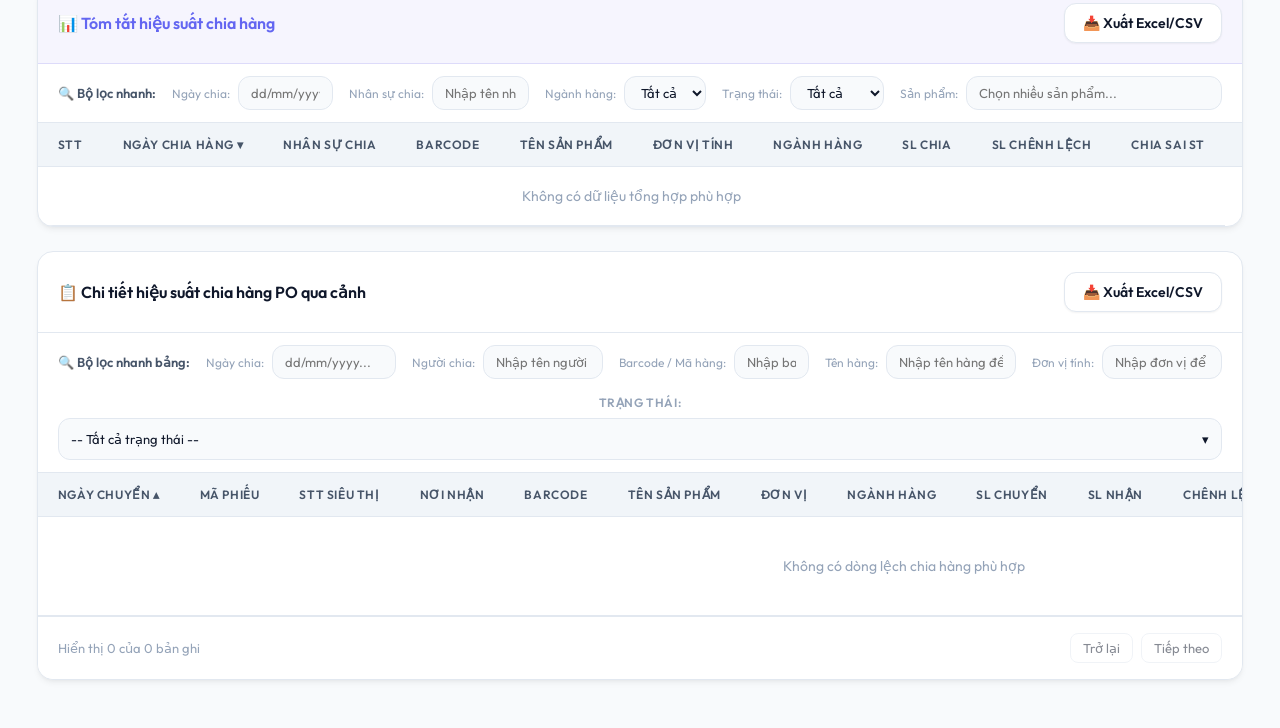
==== commit 98ecb4a3: "Update Vegetables & Meat/Fish data to July 24-25, fix Category tab switcher (v=114)" ====
--- a/index.html
+++ b/index.html
@@ -901,8 +901,8 @@
     </div>
 
     <!-- Data Script -->
-    <script src="data.js?v=110"></script>
+    <script src="data.js?v=114"></script>
     <!-- Core App Execution Script -->
-    <script src="app.js?v=110"></script>
+    <script src="app.js?v=114"></script>
 </body>
 </html>
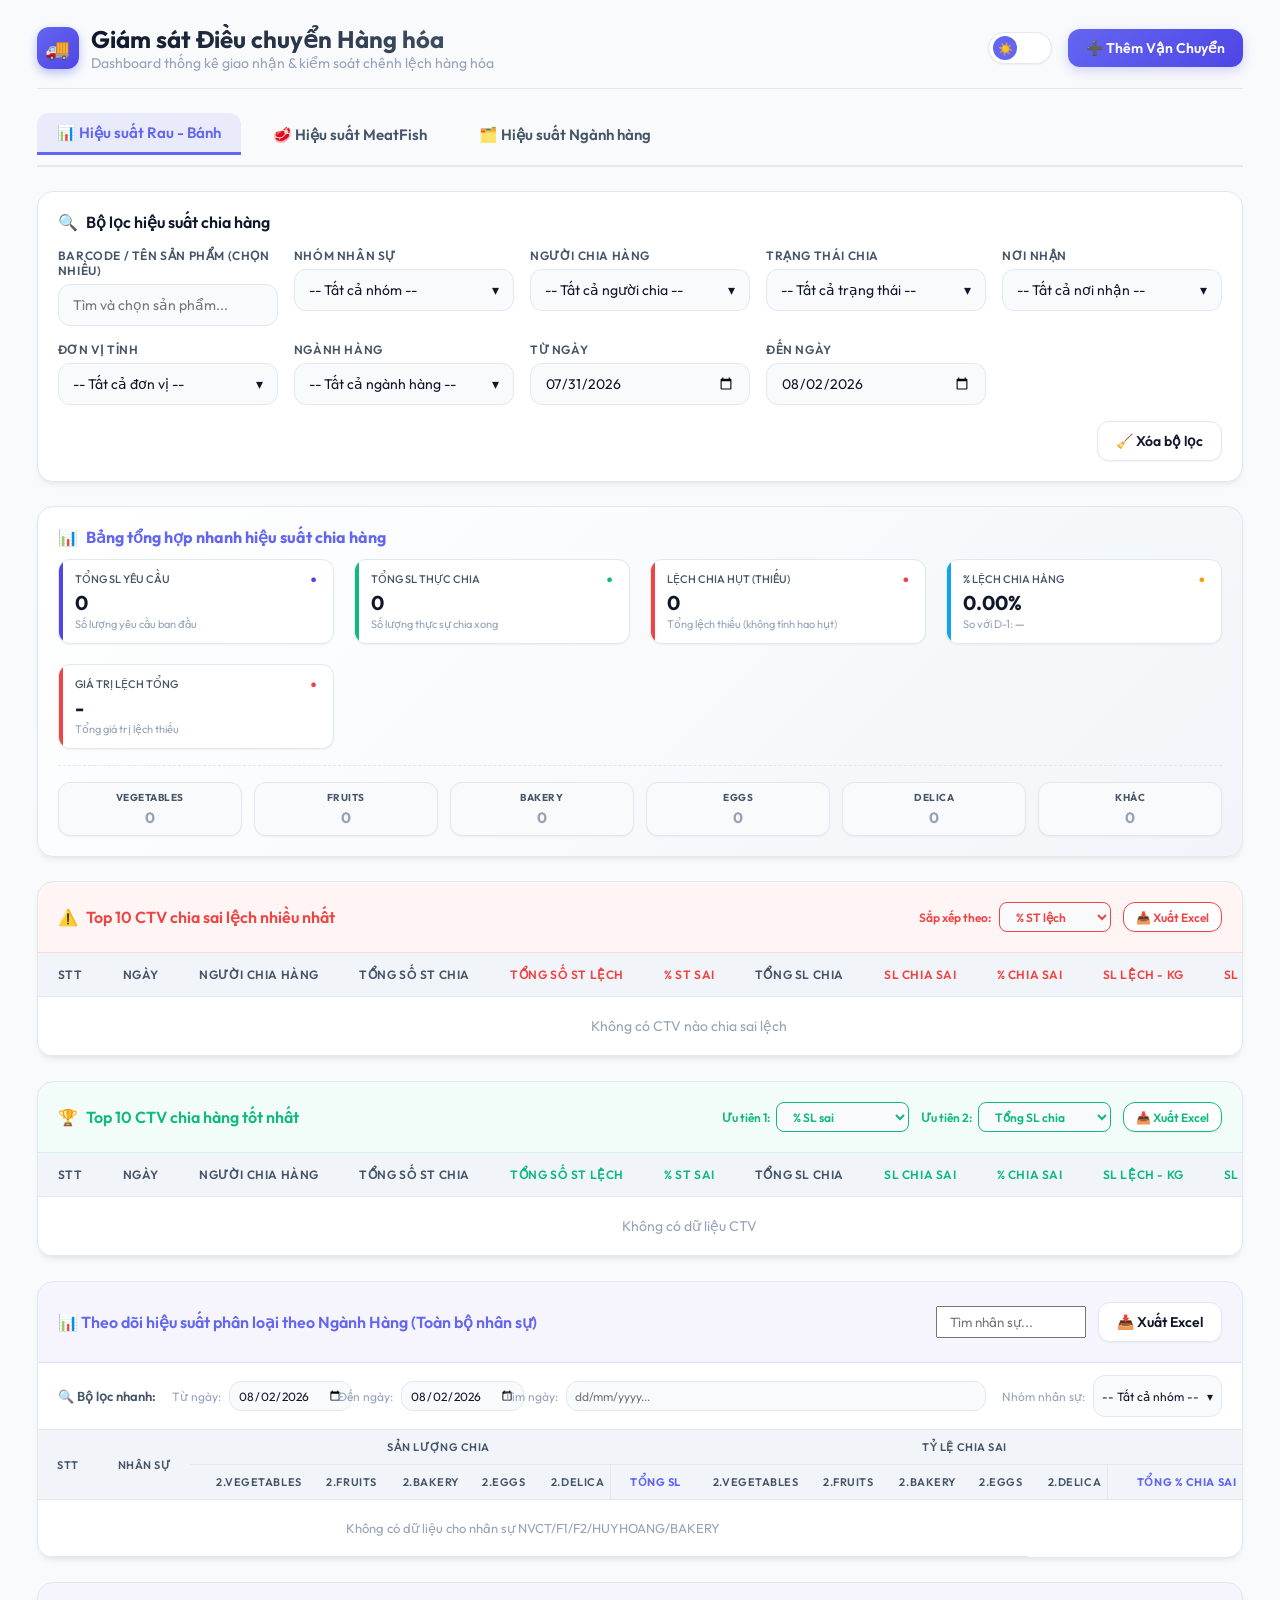
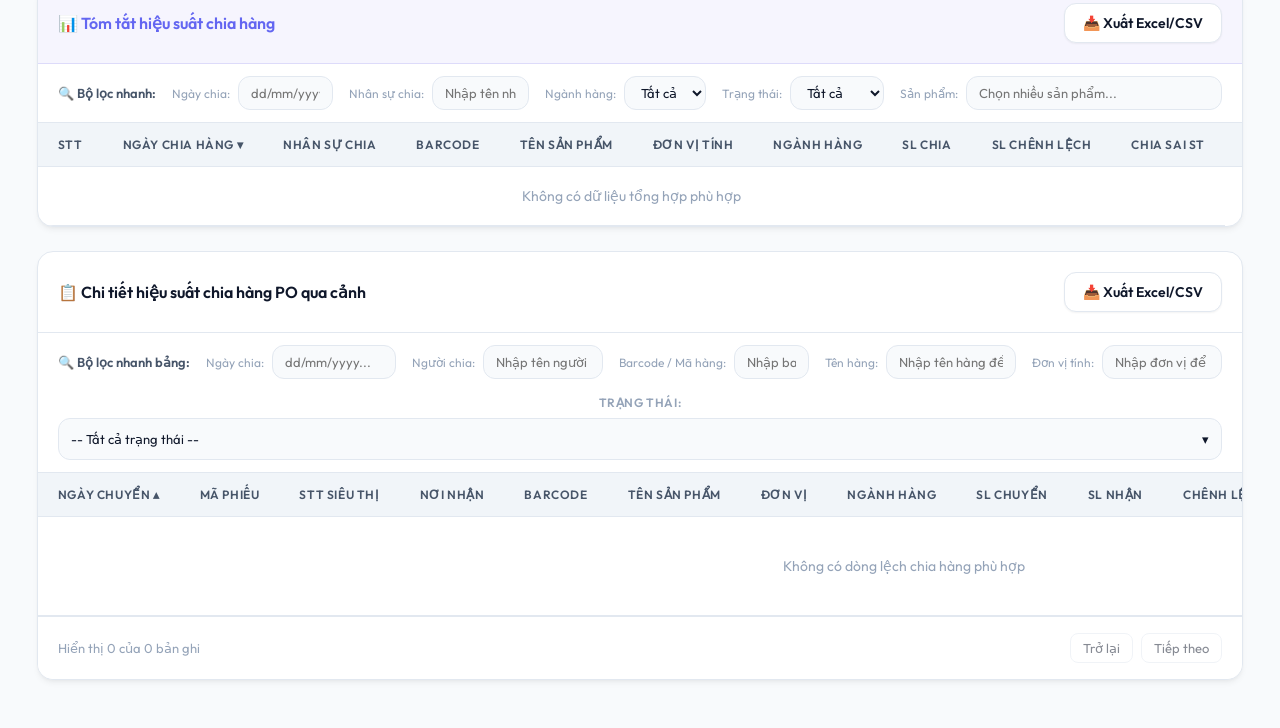
==== commit eda60870: "Data: Update Veg, Bakery, and Meat & Fish records to August 1-3, bump version to v=118" ====
--- a/index.html
+++ b/index.html
@@ -901,8 +901,8 @@
     </div>
 
     <!-- Data Script -->
-    <script src="data.js?v=114"></script>
+    <script src="data.js?v=118"></script>
     <!-- Core App Execution Script -->
-    <script src="app.js?v=114"></script>
+    <script src="app.js?v=118"></script>
 </body>
 </html>
